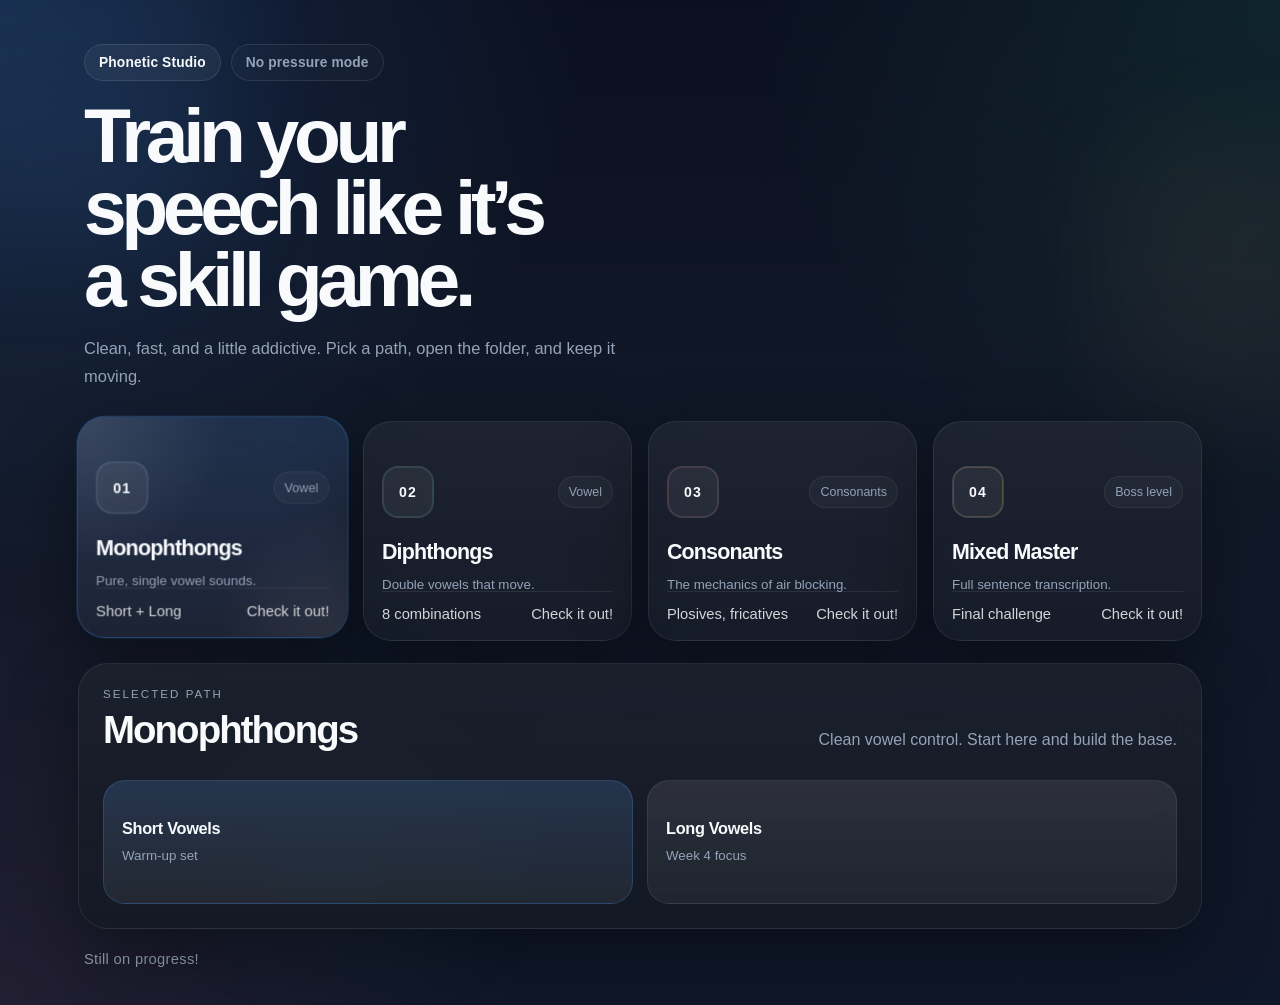
==== memorization/memorization.html @ b59daee8 "update: made visual-short-vowels gonna add 3d models later" ====
<!DOCTYPE html>
<html lang="en">
<head>
  <meta charset="UTF-8" />
  <meta name="viewport" content="width=device-width, initial-scale=1.0" />
  <title>Phonetic Studio</title>
  <link rel="stylesheet" href="../css/memorization-homepage.css" />
</head>
<body>
  <div class="bg-noise"></div>
  <div class="orb orb-1"></div>
  <div class="orb orb-2"></div>
  <div class="orb orb-3"></div>

  <main class="app">
    <section class="hero">
      <div class="hero-top">
        <span class="pill">Phonetic Studio</span>
        <span class="pill ghost">No pressure mode</span>
      </div>

      <h1>Train your speech like it’s a skill game.</h1>
      <p class="hero-copy">
        Clean, fast, and a little addictive. Pick a path, open the folder, and keep it moving.
      </p>
    </section>

    <section class="card-grid" aria-label="Practice paths">
      <button class="path-card active" data-target="monophthongs" type="button">
        <div class="card-head">
          <span class="card-badge blue">01</span>
          <span class="card-tag">Vowel</span>
        </div>
        <h2>Monophthongs</h2>
        <p>Pure, single vowel sounds.</p>
        <div class="card-foot">
          <span>Short + Long</span>
          <span>Check it out!</span>
        </div>
      </button>

      <button class="path-card" data-target="diphthongs" type="button">
        <div class="card-head">
          <span class="card-badge green">02</span>
          <span class="card-tag">Vowel</span>
        </div>
        <h2>Diphthongs</h2>
        <p>Double vowels that move.</p>
        <div class="card-foot">
          <span>8 combinations</span>
          <span>Check it out!</span>
        </div>
      </button>

      <button class="path-card" data-target="consonants" type="button">
        <div class="card-head">
          <span class="card-badge pink">03</span>
          <span class="card-tag">Consonants</span>
        </div>
        <h2>Consonants</h2>
        <p>The mechanics of air blocking.</p>
        <div class="card-foot">
          <span>Plosives, fricatives</span>
          <span>Check it out!</span>
        </div>
      </button>

      <button class="path-card master" data-target="mixedmaster" type="button">
        <div class="card-head">
          <span class="card-badge gold">04</span>
          <span class="card-tag">Boss level</span>
        </div>
        <h2>Mixed Master</h2>
        <p>Full sentence transcription.</p>
        <div class="card-foot">
          <span>Final challenge</span>
          <span>Check it out!</span>
        </div>
      </button>
    </section>

    <section class="folder-panel" id="folderPanel" aria-live="polite">
      <div class="folder-top">
        <div>
          <p class="folder-label">Selected path</p>
          <h3 id="folderTitle">Monophthongs</h3>
        </div>

        <p class="folder-note" id="folderSubtitle">
          Choose a level and keep the momentum.
        </p>
      </div>

      <div class="folder-content active" id="monophthongs">
        <a class="folder-button primary" href="../memorization/vowels/short-vowels.html">
          <span>Short Vowels</span>
          <small>Warm-up set</small>
        </a>

        <a class="folder-button" href="../memorization/vowels/long-vowels.html">
          <span>Long Vowels</span>
          <small>Week 4 focus</small>
        </a>
      </div>

      <div class="folder-content" id="diphthongs">
        <a class="folder-button primary" href="diphthongs-1.html">
          <span>First 4 Diphthongs</span>
          <small>Opening glide patterns</small>
        </a>

        <a class="folder-button" href="diphthongs-2.html">
          <span>Second 4 Diphthongs</span>
          <small>Complete the set</small>
        </a>
      </div>

      <div class="folder-content" id="consonants">
        <a class="folder-button primary" href="plosives.html">
          <span>Plosives</span>
          <small>Sharp air release</small>
        </a>

        <a class="folder-button" href="fricatives.html">
          <span>Fricatives</span>
          <small>Friction sounds</small>
        </a>

        <a class="folder-button" href="nasals-others.html">
          <span>Nasals &amp; Others</span>
          <small>Resonant sounds</small>
        </a>
      </div>

      <div class="folder-content" id="mixedmaster">
        <a class="folder-button primary gold" href="mixed-master.html">
          <span>Enter Final Mode</span>
          <small>Full sentence transcription</small>
        </a>
      </div>
    </section>

    <section class="footer-strip">
      <p>Still on progress!</p>
    </section>
  </main>

  <script src="../js/memorization-homepage.js"></script>
</body>
</html>
---- css/memorization-homepage.css ----
:root {
  --bg-1: #0b1020;
  --bg-2: #111827;
  --bg-3: #0f172a;

  --card: rgba(18, 24, 38, 0.72);
  --card-strong: rgba(24, 31, 48, 0.92);
  --card-inner: rgba(255, 255, 255, 0.04);
  --stroke: rgba(255, 255, 255, 0.08);

  --text: #f8fafc;
  --muted: #94a3b8;

  --blue: #4ea1ff;
  --green: #34d399;
  --pink: #fb7185;
  --gold: #f7c86b;

  --shadow: 0 24px 70px rgba(0, 0, 0, 0.38);
  --radius-xl: 28px;
  --radius-lg: 20px;
  --radius-md: 16px;
  --radius-sm: 12px;
}

* {
  box-sizing: border-box;
}

html {
  scroll-behavior: smooth;
}

body {
  margin: 0;
  min-height: 100vh;
  overflow-x: hidden;
  color: var(--text);
  font-family: -apple-system, BlinkMacSystemFont, "Segoe UI", Inter, Roboto, Arial, sans-serif;
  background:
    radial-gradient(circle at top left, rgba(78, 161, 255, 0.16), transparent 36%),
    radial-gradient(circle at top right, rgba(52, 211, 153, 0.10), transparent 32%),
    radial-gradient(circle at bottom left, rgba(251, 113, 133, 0.08), transparent 32%),
    linear-gradient(180deg, var(--bg-1), var(--bg-2) 45%, var(--bg-3));
}

.bg-noise {
  position: fixed;
  inset: 0;
  pointer-events: none;
  opacity: 0.05;
  background-image:
    linear-gradient(rgba(255, 255, 255, 0.12) 1px, transparent 1px),
    linear-gradient(90deg, rgba(255, 255, 255, 0.12) 1px, transparent 1px);
  background-size: 24px 24px;
  mask-image: linear-gradient(180deg, rgba(0,0,0,0.7), transparent 90%);
}

.orb {
  position: fixed;
  pointer-events: none;
  filter: blur(60px);
  opacity: 0.38;
  z-index: 0;
}

.orb-1 {
  width: 320px;
  height: 320px;
  left: -100px;
  top: -70px;
  background: rgba(78, 161, 255, 0.22);
}

.orb-2 {
  width: 260px;
  height: 260px;
  right: -90px;
  top: 140px;
  background: rgba(247, 200, 107, 0.14);
}

.orb-3 {
  width: 240px;
  height: 240px;
  left: 18%;
  bottom: -40px;
  background: rgba(52, 211, 153, 0.12);
}

.app {
  position: relative;
  z-index: 1;
  width: min(1160px, 100%);
  margin: 0 auto;
  padding: 30px 18px 38px;
  display: grid;
  gap: 22px;
}

.hero {
  padding: 14px 6px 8px;
  max-width: 760px;
}

.hero-top {
  display: flex;
  flex-wrap: wrap;
  gap: 10px;
  margin-bottom: 18px;
}

.pill {
  display: inline-flex;
  align-items: center;
  gap: 8px;
  padding: 10px 14px;
  border-radius: 999px;
  border: 1px solid rgba(255, 255, 255, 0.10);
  background: rgba(255, 255, 255, 0.05);
  color: var(--text);
  font-size: 0.86rem;
  font-weight: 700;
  letter-spacing: 0.01em;
  backdrop-filter: blur(18px);
  -webkit-backdrop-filter: blur(18px);
}

.pill.ghost {
  color: var(--muted);
  background: rgba(255, 255, 255, 0.025);
}

.hero h1 {
  margin: 0;
  font-size: clamp(2.75rem, 6vw, 5.8rem);
  line-height: 0.94;
  letter-spacing: -0.07em;
  font-weight: 900;
  max-width: 11ch;
}

.hero-copy {
  margin: 18px 0 0;
  max-width: 560px;
  color: var(--muted);
  font-size: 1.03rem;
  line-height: 1.75;
}

.card-grid {
  display: grid;
  grid-template-columns: repeat(4, minmax(0, 1fr));
  gap: 16px;
}

.path-card {
  position: relative;
  border: 1px solid rgba(255, 255, 255, 0.08);
  background:
    linear-gradient(180deg, rgba(255, 255, 255, 0.05), rgba(255, 255, 255, 0.02)),
    var(--card);
  color: var(--text);
  border-radius: var(--radius-xl);
  padding: 18px;
  min-height: 220px;
  text-align: left;
  cursor: pointer;
  overflow: hidden;
  box-shadow: var(--shadow);
  backdrop-filter: blur(20px);
  -webkit-backdrop-filter: blur(20px);
  transition:
    transform 180ms ease,
    box-shadow 180ms ease,
    border-color 180ms ease,
    background 180ms ease;
  will-change: transform;
}

.path-card::before {
  content: "";
  position: absolute;
  inset: 0;
  background:
    radial-gradient(circle at top left, rgba(255,255,255,0.12), transparent 44%),
    radial-gradient(circle at bottom right, rgba(255,255,255,0.08), transparent 38%);
  opacity: 0;
  transition: opacity 180ms ease;
}

.path-card:hover,
.path-card:focus-visible {
  transform: translateY(-8px) scale(1.02);
  border-color: rgba(255, 255, 255, 0.16);
  box-shadow:
    0 30px 80px rgba(0, 0, 0, 0.48),
    0 0 22px rgba(78, 161, 255, 0.16);
  outline: none;
}

.path-card:hover::before,
.path-card:focus-visible::before,
.path-card.active::before {
  opacity: 1;
}

.path-card.active {
  transform: translateY(-4px) scale(1.01);
  background:
    linear-gradient(180deg, rgba(78, 161, 255, 0.14), rgba(255, 255, 255, 0.03)),
    var(--card-strong);
  border-color: rgba(78, 161, 255, 0.32);
}

.path-card.master.active {
  background:
    linear-gradient(180deg, rgba(247, 200, 107, 0.16), rgba(255, 255, 255, 0.03)),
    var(--card-strong);
  border-color: rgba(247, 200, 107, 0.34);
  box-shadow:
    0 30px 90px rgba(0, 0, 0, 0.55),
    0 0 28px rgba(247, 200, 107, 0.18);
}

.card-head {
  display: flex;
  align-items: center;
  justify-content: space-between;
  gap: 12px;
  margin-bottom: 22px;
}

.card-badge {
  width: 52px;
  height: 52px;
  border-radius: 16px;
  display: grid;
  place-items: center;
  font-size: 0.88rem;
  font-weight: 900;
  letter-spacing: 0.08em;
  border: 1px solid rgba(255, 255, 255, 0.10);
  background: rgba(255, 255, 255, 0.06);
}

.card-badge.blue {
  box-shadow: inset 0 0 0 1px rgba(78, 161, 255, 0.18);
}

.card-badge.green {
  box-shadow: inset 0 0 0 1px rgba(52, 211, 153, 0.18);
}

.card-badge.pink {
  box-shadow: inset 0 0 0 1px rgba(251, 113, 133, 0.18);
}

.card-badge.gold {
  box-shadow: inset 0 0 0 1px rgba(247, 200, 107, 0.22);
}

.card-tag {
  font-size: 0.78rem;
  color: var(--muted);
  padding: 8px 10px;
  border-radius: 999px;
  border: 1px solid rgba(255, 255, 255, 0.07);
  background: rgba(255, 255, 255, 0.03);
  white-space: nowrap;
}

.path-card h2 {
  margin: 0;
  font-size: 1.34rem;
  letter-spacing: -0.04em;
}

.path-card p {
  margin: 10px 0 0;
  color: var(--muted);
  line-height: 1.55;
}

.card-foot {
  position: absolute;
  left: 18px;
  right: 18px;
  bottom: 18px;
  display: flex;
  justify-content: space-between;
  gap: 12px;
  padding-top: 14px;
  border-top: 1px solid rgba(255, 255, 255, 0.08);
  color: rgba(248, 250, 252, 0.84);
  font-size: 0.92rem;
}

.folder-panel {
  border: 1px solid rgba(255, 255, 255, 0.08);
  background:
    linear-gradient(180deg, rgba(255, 255, 255, 0.05), rgba(255, 255, 255, 0.02)),
    rgba(15, 20, 32, 0.86);
  border-radius: 30px;
  padding: 24px;
  box-shadow: var(--shadow);
  backdrop-filter: blur(22px);
  -webkit-backdrop-filter: blur(22px);
  overflow: hidden;
  transform-origin: top center;
  transition: transform 160ms ease;
}

.folder-top {
  display: flex;
  justify-content: space-between;
  align-items: end;
  gap: 18px;
  margin-bottom: 18px;
}

.folder-label {
  margin: 0 0 8px;
  text-transform: uppercase;
  letter-spacing: 0.18em;
  font-size: 0.72rem;
  color: var(--muted);
}

.folder-top h3 {
  margin: 0;
  font-size: clamp(1.5rem, 3vw, 2.4rem);
  letter-spacing: -0.05em;
}

.folder-note {
  margin: 0;
  color: var(--muted);
  max-width: 360px;
  line-height: 1.6;
  text-align: right;
}

.folder-content {
  display: none;
  grid-template-columns: repeat(auto-fit, minmax(220px, 1fr));
  gap: 14px;
  padding-top: 10px;
  animation: popIn 240ms ease;
}

.folder-content.active {
  display: grid;
}

.folder-button {
  display: flex;
  flex-direction: column;
  justify-content: center;
  min-height: 124px;
  padding: 18px;
  border-radius: 22px;
  text-decoration: none;
  color: var(--text);
  border: 1px solid rgba(255, 255, 255, 0.08);
  background:
    linear-gradient(180deg, rgba(255, 255, 255, 0.06), rgba(255, 255, 255, 0.02)),
    rgba(255, 255, 255, 0.03);
  transition:
    transform 180ms ease,
    border-color 180ms ease,
    box-shadow 180ms ease,
    background 180ms ease;
}

.folder-button:hover,
.folder-button:focus-visible {
  transform: translateY(-4px);
  border-color: rgba(78, 161, 255, 0.28);
  box-shadow: 0 20px 40px rgba(0, 0, 0, 0.28);
  outline: none;
}

.folder-button.primary {
  background:
    linear-gradient(180deg, rgba(78, 161, 255, 0.14), rgba(255, 255, 255, 0.03)),
    rgba(255, 255, 255, 0.03);
  border-color: rgba(78, 161, 255, 0.22);
}

.folder-button.gold {
  background:
    linear-gradient(180deg, rgba(247, 200, 107, 0.16), rgba(255, 255, 255, 0.03)),
    rgba(255, 255, 255, 0.03);
  border-color: rgba(247, 200, 107, 0.26);
}

.folder-button span {
  font-size: 1.02rem;
  font-weight: 800;
  letter-spacing: -0.02em;
}

.folder-button small {
  display: block;
  margin-top: 8px;
  color: var(--muted);
  line-height: 1.5;
}

.footer-strip {
  padding: 0 6px;
}

.footer-strip p {
  margin: 0;
  color: var(--muted);
  font-size: 0.92rem;
  letter-spacing: 0.02em;
}

@keyframes popIn {
  from {
    opacity: 0;
    transform: translateY(10px) scale(0.99);
  }
  to {
    opacity: 1;
    transform: translateY(0) scale(1);
  }
}

@media (max-width: 1080px) {
  .card-grid {
    grid-template-columns: repeat(2, minmax(0, 1fr));
  }
}

@media (max-width: 720px) {
  .app {
    padding: 18px 14px 28px;
  }

  .hero h1 {
    max-width: 100%;
    font-size: clamp(2.5rem, 12vw, 4.3rem);
  }

  .hero-copy {
    font-size: 0.98rem;
  }

  .card-grid {
    grid-template-columns: 1fr;
  }

  .folder-top {
    flex-direction: column;
    align-items: flex-start;
  }

  .folder-note {
    text-align: left;
    max-width: 100%;
  }

  .folder-content {
    grid-template-columns: 1fr;
  }

  .path-card {
    min-height: 200px;
  }
}
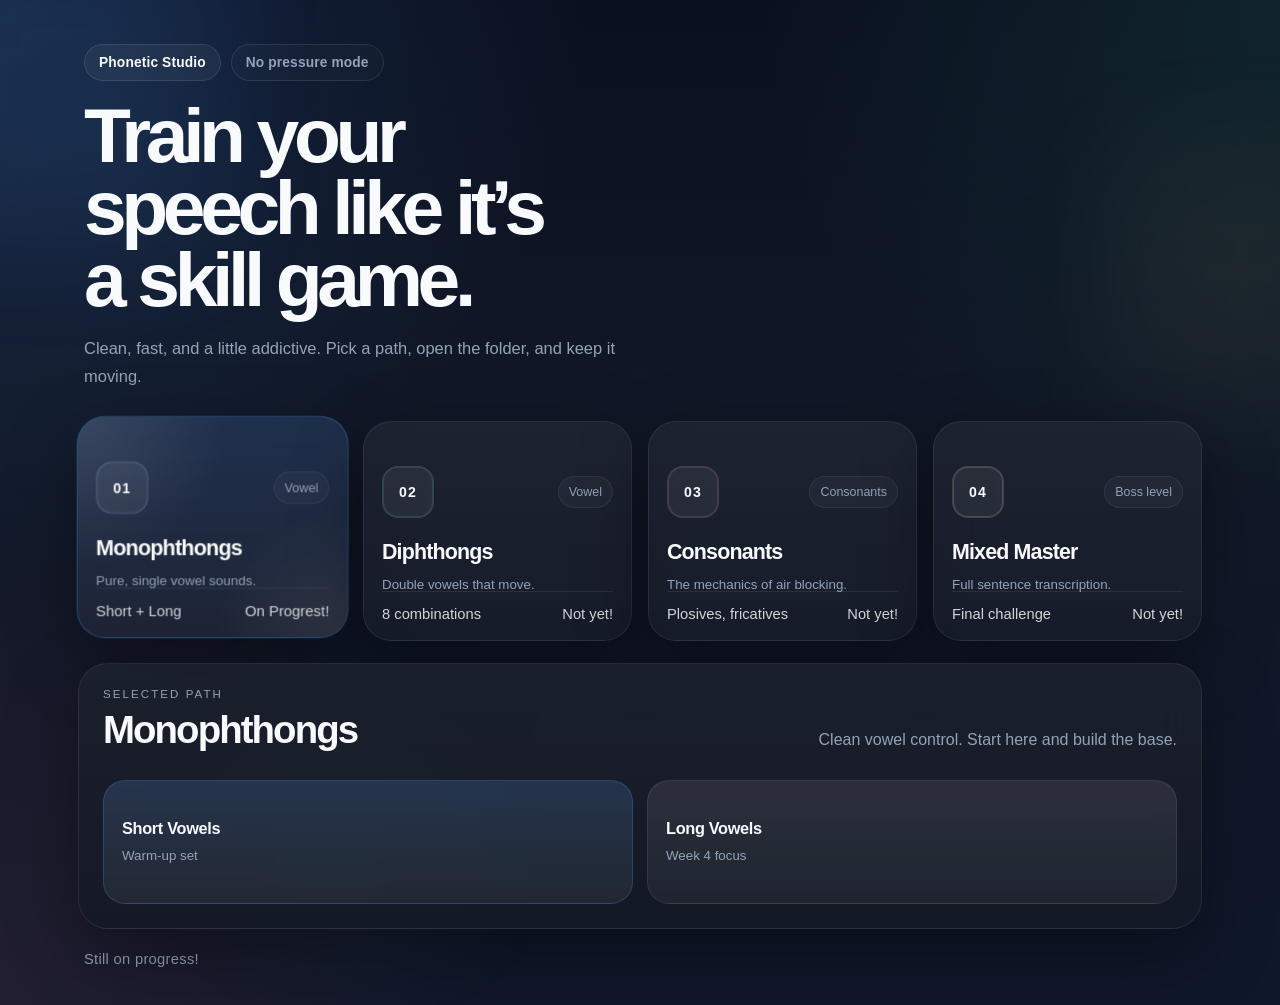
==== commit e71715d1: "update: added a bit information" ====
--- a/memorization/memorization.html
+++ b/memorization/memorization.html
@@ -35,7 +35,7 @@
         <p>Pure, single vowel sounds.</p>
         <div class="card-foot">
           <span>Short + Long</span>
-          <span>Check it out!</span>
+          <span>On Progrest!</span>
         </div>
       </button>
 
@@ -48,7 +48,7 @@
         <p>Double vowels that move.</p>
         <div class="card-foot">
           <span>8 combinations</span>
-          <span>Check it out!</span>
+          <span>Not yet!</span>
         </div>
       </button>
 
@@ -61,7 +61,7 @@
         <p>The mechanics of air blocking.</p>
         <div class="card-foot">
           <span>Plosives, fricatives</span>
-          <span>Check it out!</span>
+          <span>Not yet!</span>
         </div>
       </button>
 
@@ -74,7 +74,7 @@
         <p>Full sentence transcription.</p>
         <div class="card-foot">
           <span>Final challenge</span>
-          <span>Check it out!</span>
+          <span>Not yet!</span>
         </div>
       </button>
     </section>
